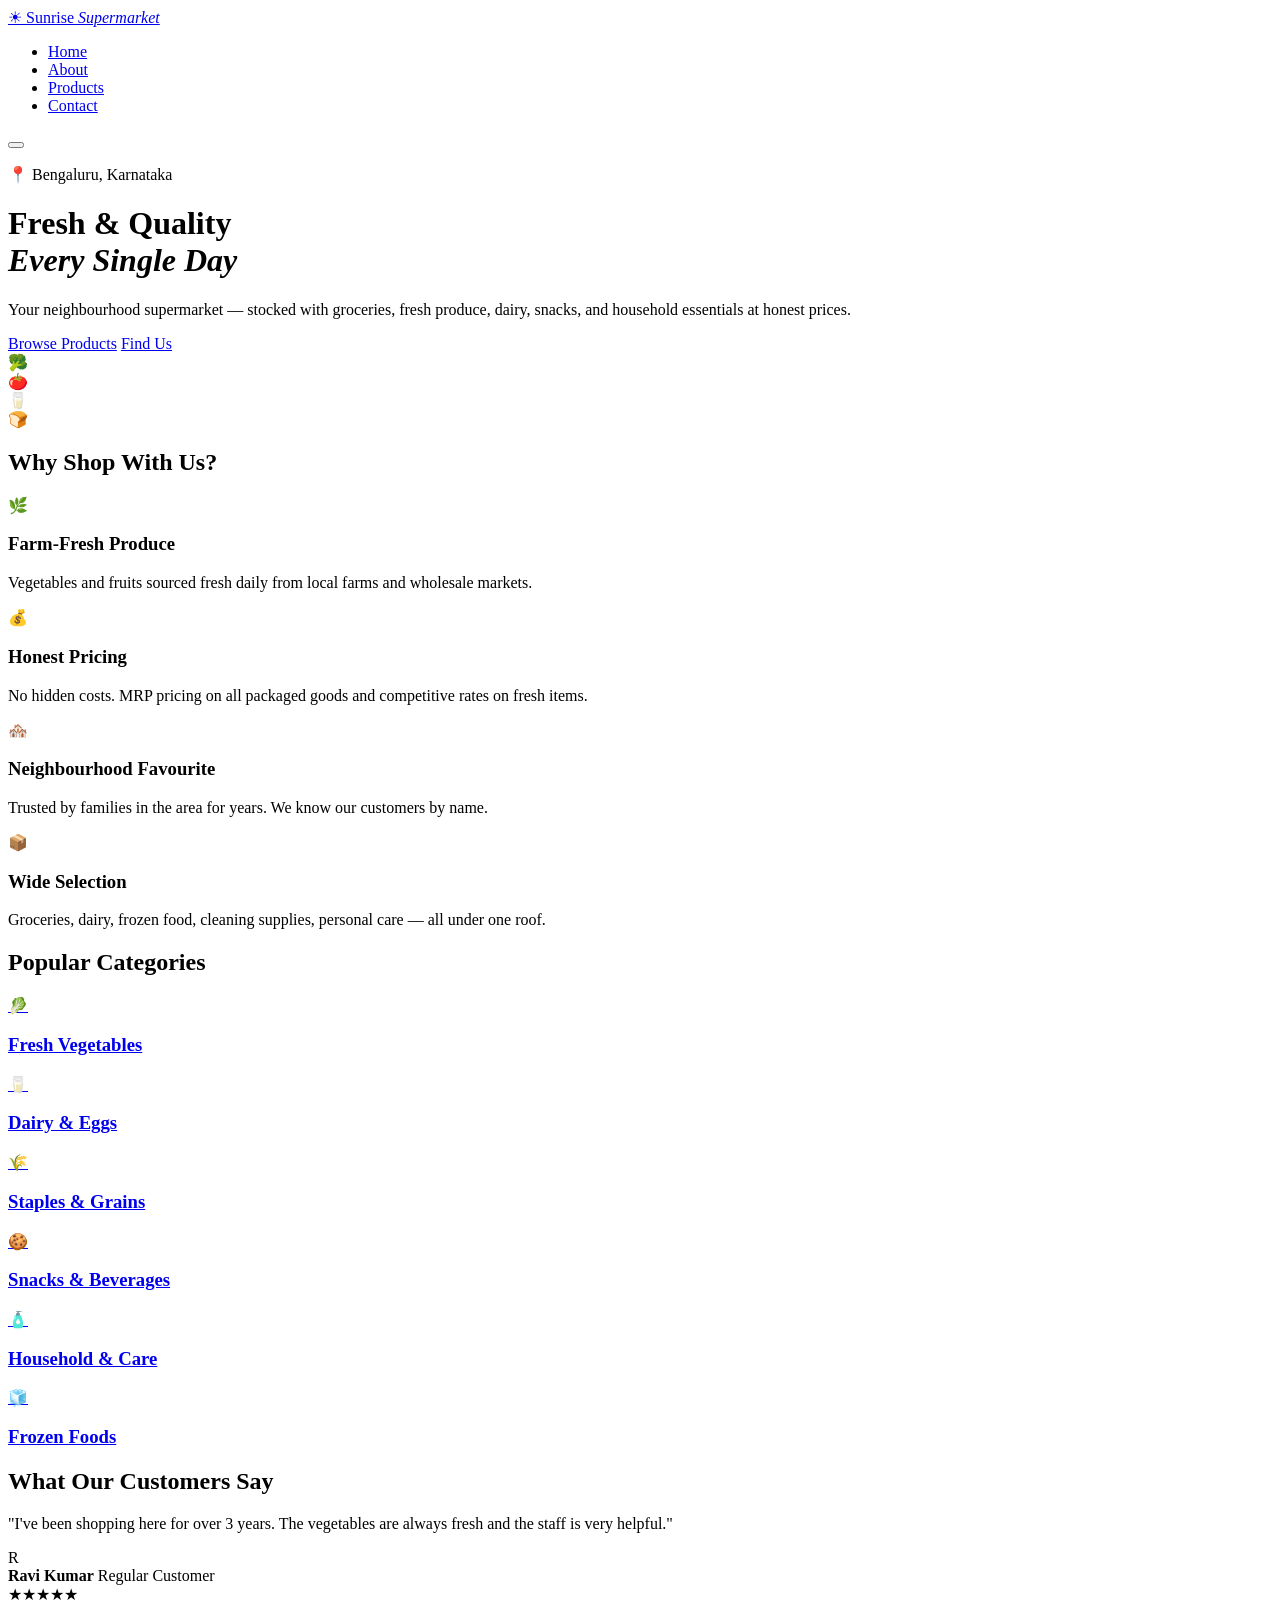
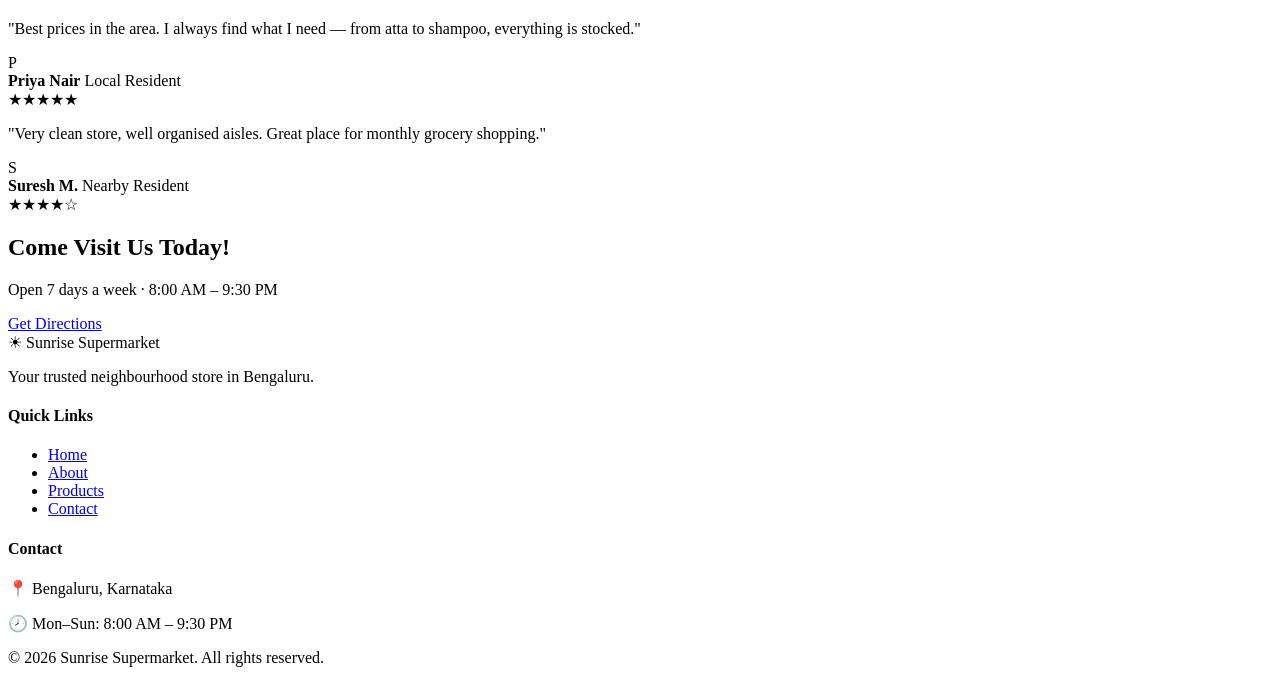
==== index.html @ eb3994ec "Add files via upload" ====
<!DOCTYPE html>
<html lang="en">
<head>
  <meta charset="UTF-8" />
  <meta name="viewport" content="width=device-width, initial-scale=1.0" />
  <title>Sunrise Supermarket – Fresh Every Day</title>
  <link rel="stylesheet" href="css/style.css" />
  <link rel="preconnect" href="https://fonts.googleapis.com" />
  <link href="https://fonts.googleapis.com/css2?family=Playfair+Display:wght@700;900&family=DM+Sans:wght@300;400;500&display=swap" rel="stylesheet" />
</head>
<body>

  <!-- NAV -->
  <nav class="navbar" id="navbar">
    <div class="nav-inner">
      <a href="index.html" class="logo">
        <span class="logo-sun">☀</span>
        <span>Sunrise <em>Supermarket</em></span>
      </a>
      <ul class="nav-links" id="navLinks">
        <li><a href="index.html" class="active">Home</a></li>
        <li><a href="about.html">About</a></li>
        <li><a href="products.html">Products</a></li>
        <li><a href="contact.html">Contact</a></li>
      </ul>
      <button class="hamburger" id="hamburger" aria-label="Menu">
        <span></span><span></span><span></span>
      </button>
    </div>
  </nav>

  <!-- HERO -->
  <header class="hero">
    <div class="hero-bg"></div>
    <div class="hero-content">
      <p class="hero-tag fade-in">📍 Bengaluru, Karnataka</p>
      <h1 class="fade-in delay-1">Fresh &amp; Quality<br><em>Every Single Day</em></h1>
      <p class="hero-sub fade-in delay-2">Your neighbourhood supermarket — stocked with groceries, fresh produce, dairy, snacks, and household essentials at honest prices.</p>
      <div class="hero-btns fade-in delay-3">
        <a href="products.html" class="btn btn-primary">Browse Products</a>
        <a href="contact.html" class="btn btn-outline">Find Us</a>
      </div>
    </div>
    <div class="hero-visual fade-in delay-2">
      <div class="fruit-card">🥦</div>
      <div class="fruit-card fc2">🍅</div>
      <div class="fruit-card fc3">🥛</div>
      <div class="fruit-card fc4">🍞</div>
    </div>
  </header>

  <!-- WHY US -->
  <section class="features">
    <div class="container">
      <h2 class="section-title">Why Shop With Us?</h2>
      <div class="features-grid">
        <div class="feature-card">
          <div class="feat-icon">🌿</div>
          <h3>Farm-Fresh Produce</h3>
          <p>Vegetables and fruits sourced fresh daily from local farms and wholesale markets.</p>
        </div>
        <div class="feature-card">
          <div class="feat-icon">💰</div>
          <h3>Honest Pricing</h3>
          <p>No hidden costs. MRP pricing on all packaged goods and competitive rates on fresh items.</p>
        </div>
        <div class="feature-card">
          <div class="feat-icon">🏘️</div>
          <h3>Neighbourhood Favourite</h3>
          <p>Trusted by families in the area for years. We know our customers by name.</p>
        </div>
        <div class="feature-card">
          <div class="feat-icon">📦</div>
          <h3>Wide Selection</h3>
          <p>Groceries, dairy, frozen food, cleaning supplies, personal care — all under one roof.</p>
        </div>
      </div>
    </div>
  </section>

  <!-- CATEGORIES PREVIEW -->
  <section class="categories">
    <div class="container">
      <h2 class="section-title">Popular Categories</h2>
      <div class="cat-grid">
        <a href="products.html#fresh" class="cat-card" style="--cat-color:#e8f5e9;">
          <span class="cat-emoji">🥬</span>
          <h3>Fresh Vegetables</h3>
        </a>
        <a href="products.html#dairy" class="cat-card" style="--cat-color:#e3f2fd;">
          <span class="cat-emoji">🥛</span>
          <h3>Dairy & Eggs</h3>
        </a>
        <a href="products.html#staples" class="cat-card" style="--cat-color:#fff8e1;">
          <span class="cat-emoji">🌾</span>
          <h3>Staples & Grains</h3>
        </a>
        <a href="products.html#snacks" class="cat-card" style="--cat-color:#fce4ec;">
          <span class="cat-emoji">🍪</span>
          <h3>Snacks & Beverages</h3>
        </a>
        <a href="products.html#household" class="cat-card" style="--cat-color:#f3e5f5;">
          <span class="cat-emoji">🧴</span>
          <h3>Household & Care</h3>
        </a>
        <a href="products.html#frozen" class="cat-card" style="--cat-color:#e0f7fa;">
          <span class="cat-emoji">🧊</span>
          <h3>Frozen Foods</h3>
        </a>
      </div>
    </div>
  </section>

  <!-- TESTIMONIALS -->
  <section class="testimonials">
    <div class="container">
      <h2 class="section-title light">What Our Customers Say</h2>
      <div class="testi-grid">
        <div class="testi-card">
          <p>"I've been shopping here for over 3 years. The vegetables are always fresh and the staff is very helpful."</p>
          <div class="testi-author">
            <div class="avatar">R</div>
            <div>
              <strong>Ravi Kumar</strong>
              <span>Regular Customer</span>
            </div>
          </div>
          <div class="stars">★★★★★</div>
        </div>
        <div class="testi-card">
          <p>"Best prices in the area. I always find what I need — from atta to shampoo, everything is stocked."</p>
          <div class="testi-author">
            <div class="avatar">P</div>
            <div>
              <strong>Priya Nair</strong>
              <span>Local Resident</span>
            </div>
          </div>
          <div class="stars">★★★★★</div>
        </div>
        <div class="testi-card">
          <p>"Very clean store, well organised aisles. Great place for monthly grocery shopping."</p>
          <div class="testi-author">
            <div class="avatar">S</div>
            <div>
              <strong>Suresh M.</strong>
              <span>Nearby Resident</span>
            </div>
          </div>
          <div class="stars">★★★★☆</div>
        </div>
      </div>
    </div>
  </section>

  <!-- CTA -->
  <section class="cta-strip">
    <div class="container">
      <h2>Come Visit Us Today!</h2>
      <p>Open 7 days a week · 8:00 AM – 9:30 PM</p>
      <a href="contact.html" class="btn btn-primary">Get Directions</a>
    </div>
  </section>

  <!-- FOOTER -->
  <footer class="footer">
    <div class="container footer-inner">
      <div class="footer-brand">
        <span class="logo-sun">☀</span>
        <span>Sunrise Supermarket</span>
        <p>Your trusted neighbourhood store in Bengaluru.</p>
      </div>
      <div class="footer-links">
        <h4>Quick Links</h4>
        <ul>
          <li><a href="index.html">Home</a></li>
          <li><a href="about.html">About</a></li>
          <li><a href="products.html">Products</a></li>
          <li><a href="contact.html">Contact</a></li>
        </ul>
      </div>
      <div class="footer-contact">
        <h4>Contact</h4>
        <p>📍 Bengaluru, Karnataka</p>
        <p>🕗 Mon–Sun: 8:00 AM – 9:30 PM</p>
      </div>
    </div>
    <div class="footer-bottom">
      <p>© 2026 Sunrise Supermarket. All rights reserved.</p>
    </div>
  </footer>

  <script src="js/main.js"></script>
</body>
</html>
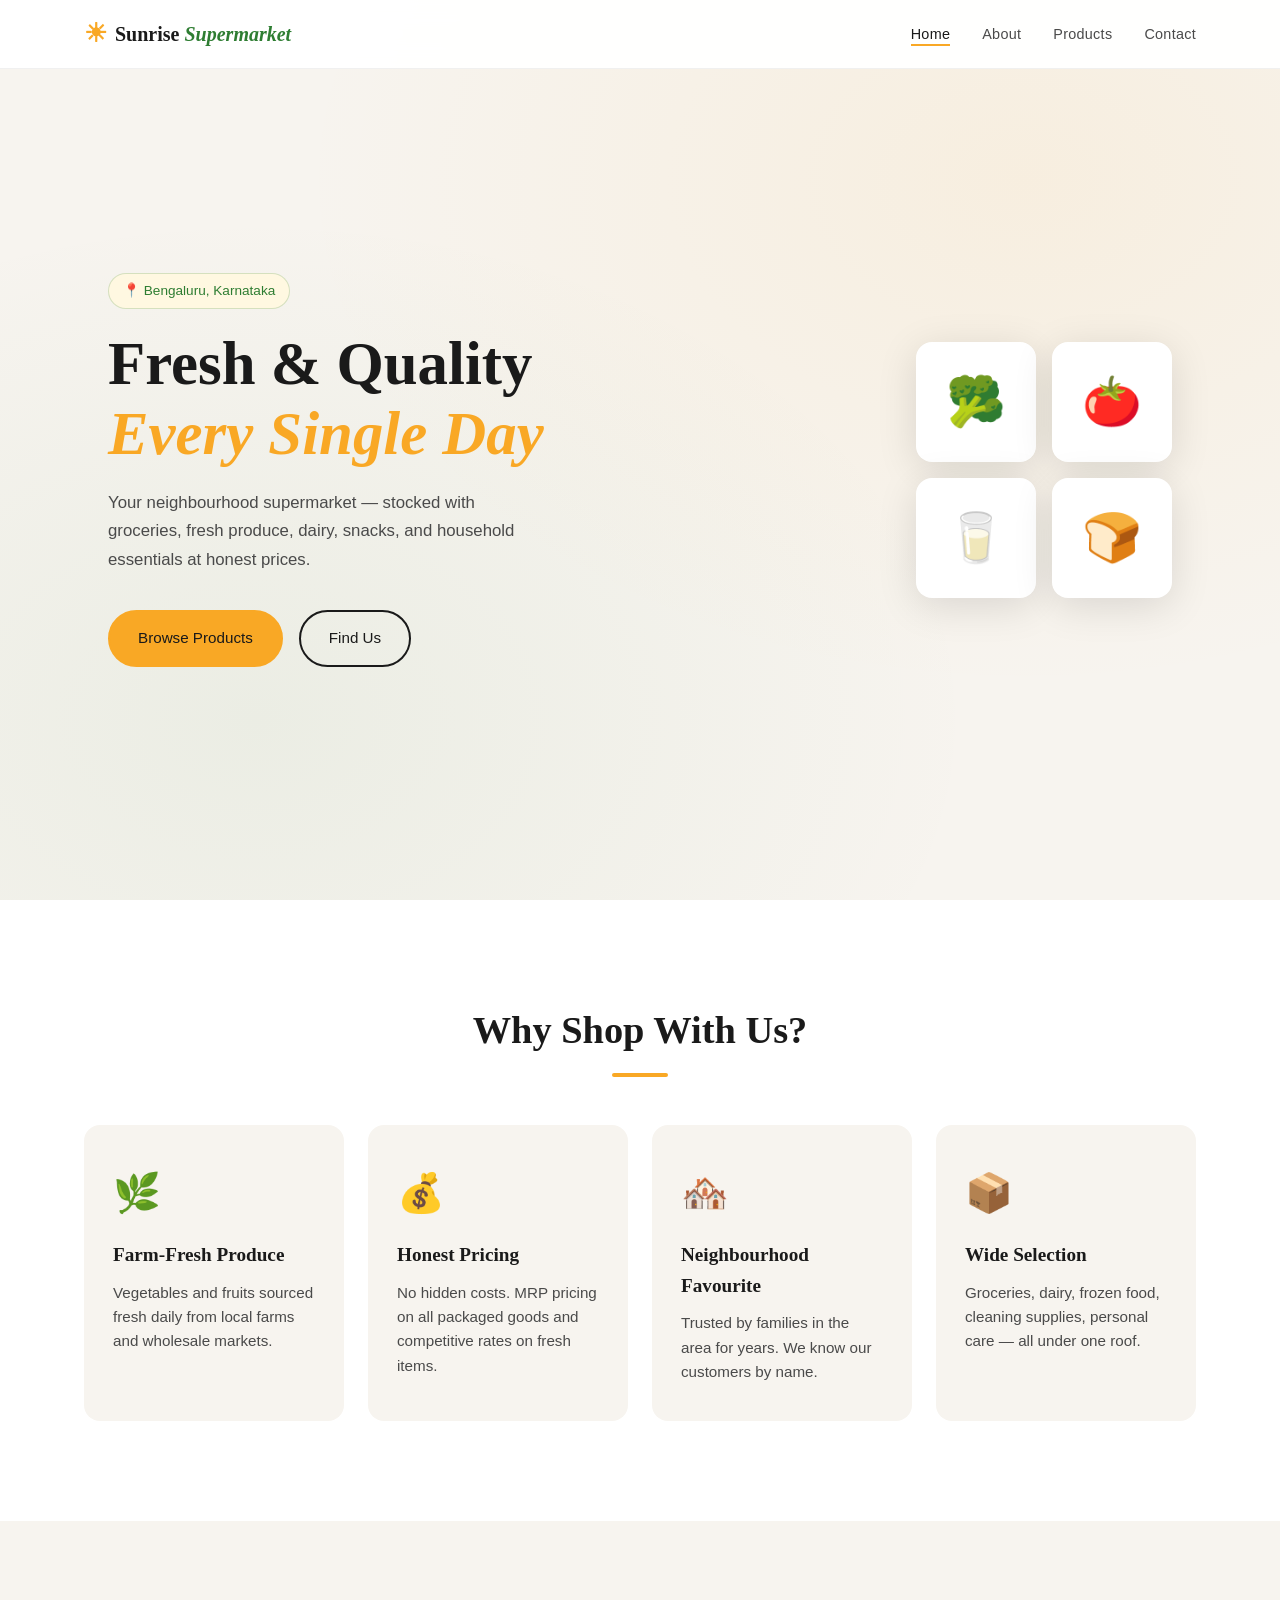
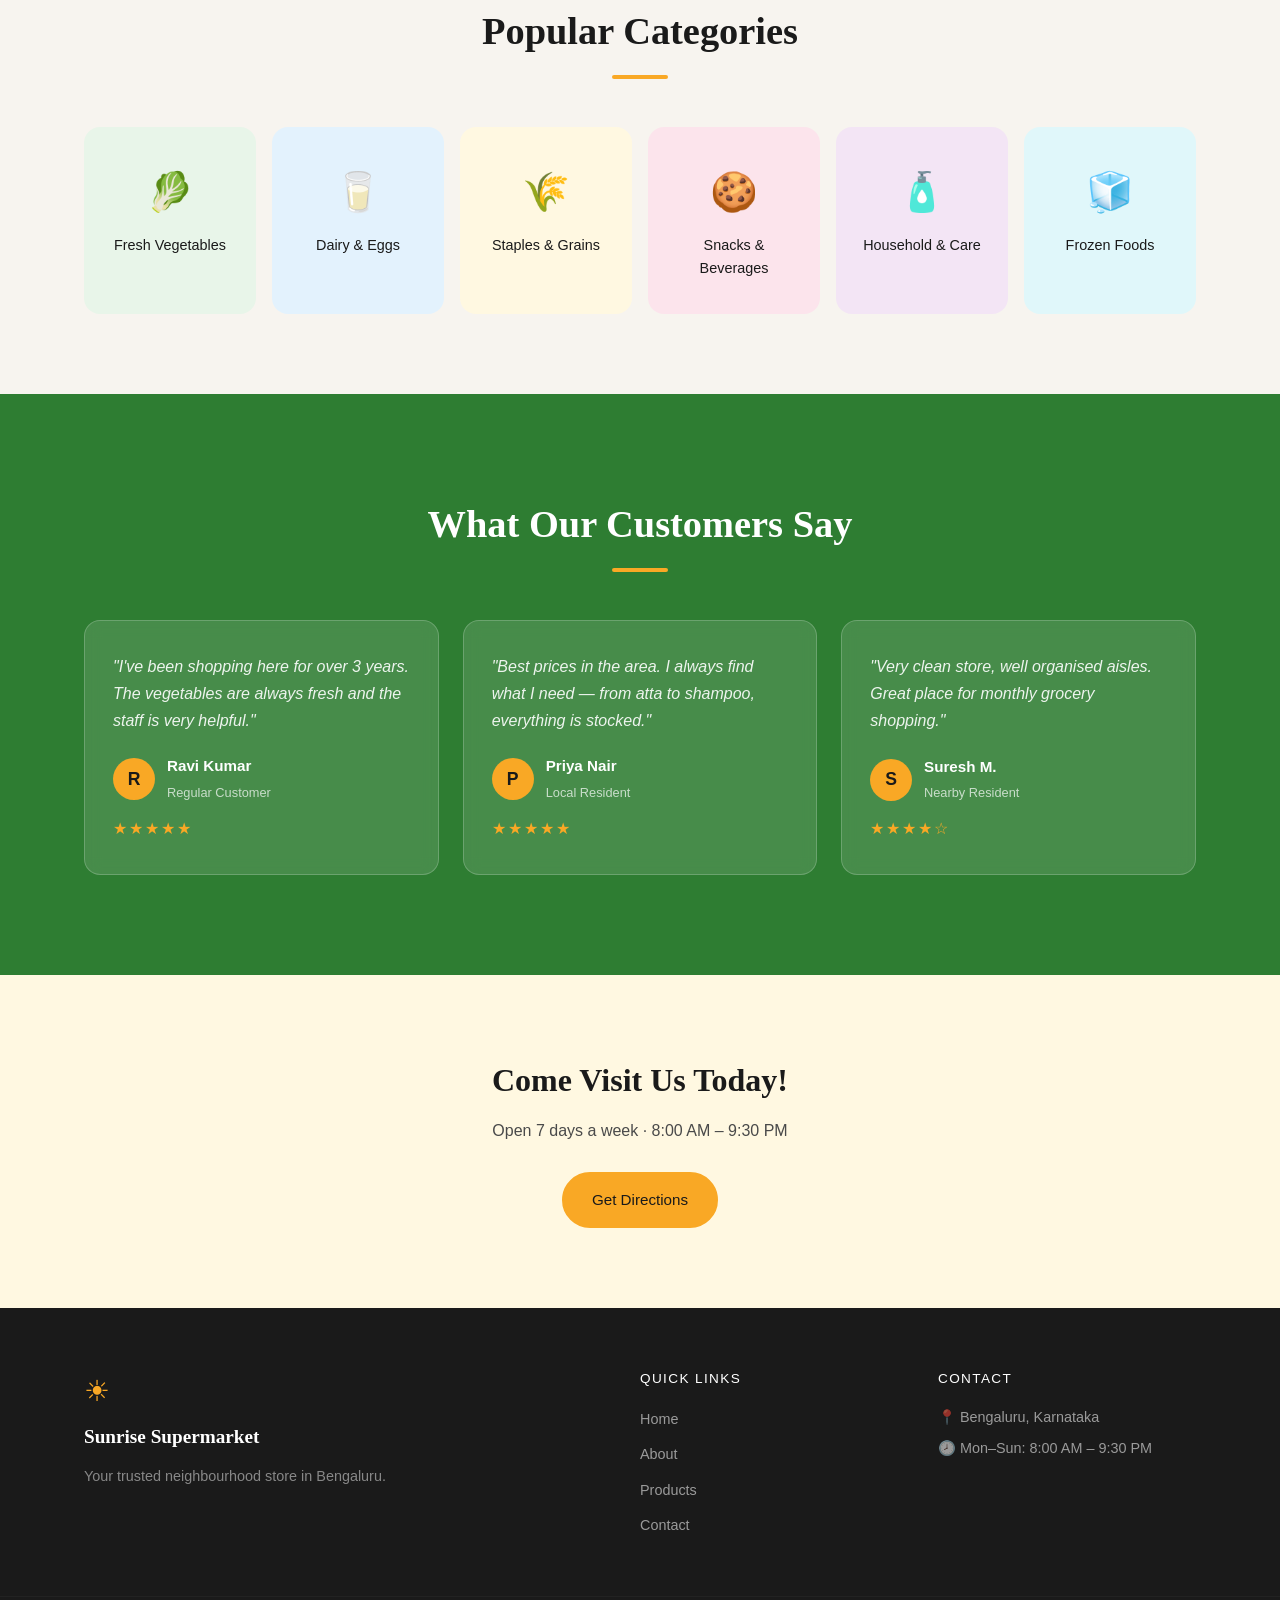
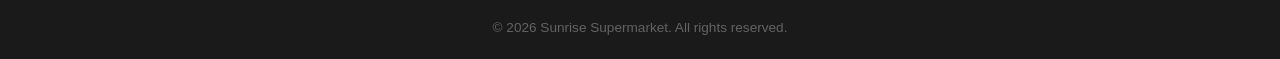
==== commit e634de0c: "Update stylesheet and script paths in index.html" ====
--- a/index.html
+++ b/index.html
@@ -4,7 +4,7 @@
   <meta charset="UTF-8" />
   <meta name="viewport" content="width=device-width, initial-scale=1.0" />
   <title>Sunrise Supermarket – Fresh Every Day</title>
-  <link rel="stylesheet" href="css/style.css" />
+  <link rel="stylesheet" href="style.css" />
   <link rel="preconnect" href="https://fonts.googleapis.com" />
   <link href="https://fonts.googleapis.com/css2?family=Playfair+Display:wght@700;900&family=DM+Sans:wght@300;400;500&display=swap" rel="stylesheet" />
 </head>
@@ -190,6 +190,6 @@
     </div>
   </footer>
 
-  <script src="js/main.js"></script>
+  <script src="main.js"></script>
 </body>
 </html>
--- a/style.css
+++ b/style.css
@@ -0,0 +1,984 @@
+/* ===== CSS VARIABLES ===== */
+:root {
+  --sun: #F9A825;
+  --sun-light: #FFF8E1;
+  --green: #2E7D32;
+  --green-light: #E8F5E9;
+  --dark: #1A1A1A;
+  --mid: #4A4A4A;
+  --light: #F7F4EF;
+  --white: #FFFFFF;
+  --radius: 16px;
+  --shadow: 0 4px 24px rgba(0,0,0,0.08);
+  --shadow-lg: 0 8px 40px rgba(0,0,0,0.12);
+  --font-display: 'Playfair Display', Georgia, serif;
+  --font-body: 'DM Sans', sans-serif;
+  --transition: all 0.3s cubic-bezier(0.4, 0, 0.2, 1);
+}
+
+/* ===== RESET & BASE ===== */
+*, *::before, *::after { box-sizing: border-box; margin: 0; padding: 0; }
+
+html { scroll-behavior: smooth; }
+
+body {
+  font-family: var(--font-body);
+  color: var(--dark);
+  background: var(--white);
+  line-height: 1.6;
+  overflow-x: hidden;
+}
+
+a { text-decoration: none; color: inherit; }
+ul { list-style: none; }
+img { max-width: 100%; }
+
+.container {
+  max-width: 1160px;
+  margin: 0 auto;
+  padding: 0 24px;
+}
+
+/* ===== NAVBAR ===== */
+.navbar {
+  position: fixed;
+  top: 0; left: 0; right: 0;
+  z-index: 1000;
+  background: rgba(255,255,255,0.95);
+  backdrop-filter: blur(12px);
+  border-bottom: 1px solid rgba(0,0,0,0.06);
+  transition: var(--transition);
+}
+
+.navbar.scrolled {
+  box-shadow: var(--shadow);
+}
+
+.nav-inner {
+  max-width: 1160px;
+  margin: 0 auto;
+  padding: 0 24px;
+  height: 68px;
+  display: flex;
+  align-items: center;
+  justify-content: space-between;
+}
+
+.logo {
+  display: flex;
+  align-items: center;
+  gap: 8px;
+  font-family: var(--font-display);
+  font-size: 1.25rem;
+  font-weight: 700;
+  color: var(--dark);
+}
+
+.logo-sun {
+  font-size: 1.6rem;
+  color: var(--sun);
+  animation: spin-slow 8s linear infinite;
+}
+
+@keyframes spin-slow {
+  from { transform: rotate(0deg); }
+  to { transform: rotate(360deg); }
+}
+
+.logo em {
+  font-style: italic;
+  color: var(--green);
+}
+
+.nav-links {
+  display: flex;
+  gap: 32px;
+}
+
+.nav-links a {
+  font-size: 0.9rem;
+  font-weight: 500;
+  color: var(--mid);
+  letter-spacing: 0.02em;
+  position: relative;
+  transition: var(--transition);
+}
+
+.nav-links a::after {
+  content: '';
+  position: absolute;
+  bottom: -4px; left: 0; right: 0;
+  height: 2px;
+  background: var(--sun);
+  transform: scaleX(0);
+  transition: var(--transition);
+}
+
+.nav-links a:hover, .nav-links a.active {
+  color: var(--dark);
+}
+
+.nav-links a:hover::after, .nav-links a.active::after {
+  transform: scaleX(1);
+}
+
+.hamburger {
+  display: none;
+  flex-direction: column;
+  gap: 5px;
+  background: none;
+  border: none;
+  cursor: pointer;
+  padding: 4px;
+}
+
+.hamburger span {
+  display: block;
+  width: 24px; height: 2px;
+  background: var(--dark);
+  border-radius: 2px;
+  transition: var(--transition);
+}
+
+/* ===== HERO ===== */
+.hero {
+  min-height: 100vh;
+  display: flex;
+  align-items: center;
+  justify-content: space-between;
+  padding: 100px 48px 60px;
+  max-width: 1160px;
+  margin: 0 auto;
+  gap: 40px;
+  position: relative;
+}
+
+.hero-bg {
+  position: fixed;
+  top: 0; left: 0; right: 0; bottom: 0;
+  z-index: -1;
+  background:
+    radial-gradient(ellipse at 80% 20%, rgba(249,168,37,0.08) 0%, transparent 50%),
+    radial-gradient(ellipse at 20% 80%, rgba(46,125,50,0.06) 0%, transparent 50%),
+    var(--light);
+}
+
+.hero-content {
+  flex: 1;
+  max-width: 560px;
+}
+
+.hero-tag {
+  display: inline-block;
+  background: var(--sun-light);
+  color: var(--green);
+  font-size: 0.85rem;
+  font-weight: 500;
+  padding: 6px 14px;
+  border-radius: 50px;
+  margin-bottom: 20px;
+  border: 1px solid rgba(46,125,50,0.2);
+}
+
+.hero h1 {
+  font-family: var(--font-display);
+  font-size: clamp(2.4rem, 5vw, 3.8rem);
+  line-height: 1.15;
+  color: var(--dark);
+  margin-bottom: 20px;
+  font-weight: 900;
+}
+
+.hero h1 em {
+  color: var(--sun);
+  font-style: italic;
+}
+
+.hero-sub {
+  font-size: 1.05rem;
+  color: var(--mid);
+  line-height: 1.7;
+  margin-bottom: 36px;
+  max-width: 440px;
+}
+
+.hero-btns {
+  display: flex;
+  gap: 16px;
+  flex-wrap: wrap;
+}
+
+.hero-visual {
+  display: grid;
+  grid-template-columns: 1fr 1fr;
+  gap: 16px;
+  flex-shrink: 0;
+}
+
+.fruit-card {
+  width: 120px;
+  height: 120px;
+  background: var(--white);
+  border-radius: var(--radius);
+  box-shadow: var(--shadow-lg);
+  display: flex;
+  align-items: center;
+  justify-content: center;
+  font-size: 3rem;
+  transition: var(--transition);
+  animation: float 3s ease-in-out infinite;
+}
+
+.fruit-card:hover { transform: scale(1.08); }
+.fc2 { animation-delay: 0.5s; }
+.fc3 { animation-delay: 1s; }
+.fc4 { animation-delay: 1.5s; }
+
+@keyframes float {
+  0%, 100% { transform: translateY(0); }
+  50% { transform: translateY(-8px); }
+}
+
+/* ===== BUTTONS ===== */
+.btn {
+  display: inline-flex;
+  align-items: center;
+  gap: 8px;
+  padding: 14px 28px;
+  border-radius: 50px;
+  font-family: var(--font-body);
+  font-size: 0.95rem;
+  font-weight: 500;
+  cursor: pointer;
+  transition: var(--transition);
+  border: 2px solid transparent;
+}
+
+.btn-primary {
+  background: var(--sun);
+  color: var(--dark);
+  border-color: var(--sun);
+}
+
+.btn-primary:hover {
+  background: #e69900;
+  border-color: #e69900;
+  transform: translateY(-2px);
+  box-shadow: 0 8px 24px rgba(249,168,37,0.35);
+}
+
+.btn-outline {
+  background: transparent;
+  color: var(--dark);
+  border-color: var(--dark);
+}
+
+.btn-outline:hover {
+  background: var(--dark);
+  color: var(--white);
+  transform: translateY(-2px);
+}
+
+.full-w { width: 100%; justify-content: center; }
+
+/* ===== SECTION TITLE ===== */
+.section-title {
+  font-family: var(--font-display);
+  font-size: clamp(1.8rem, 3vw, 2.6rem);
+  font-weight: 700;
+  text-align: center;
+  margin-bottom: 48px;
+  color: var(--dark);
+  position: relative;
+}
+
+.section-title.light { color: var(--white); }
+
+.section-title::after {
+  content: '';
+  display: block;
+  width: 56px;
+  height: 4px;
+  background: var(--sun);
+  border-radius: 2px;
+  margin: 12px auto 0;
+}
+
+/* ===== FEATURES ===== */
+.features {
+  padding: 100px 0;
+  background: var(--white);
+}
+
+.features-grid {
+  display: grid;
+  grid-template-columns: repeat(auto-fit, minmax(240px, 1fr));
+  gap: 24px;
+}
+
+.feature-card {
+  background: var(--light);
+  border-radius: var(--radius);
+  padding: 36px 28px;
+  transition: var(--transition);
+  border: 1px solid transparent;
+}
+
+.feature-card:hover {
+  transform: translateY(-6px);
+  box-shadow: var(--shadow-lg);
+  border-color: var(--sun);
+}
+
+.feat-icon {
+  font-size: 2.4rem;
+  margin-bottom: 16px;
+}
+
+.feature-card h3 {
+  font-family: var(--font-display);
+  font-size: 1.2rem;
+  margin-bottom: 10px;
+  font-weight: 700;
+}
+
+.feature-card p {
+  color: var(--mid);
+  font-size: 0.95rem;
+  line-height: 1.6;
+}
+
+/* ===== CATEGORIES ===== */
+.categories {
+  padding: 80px 0;
+  background: var(--light);
+}
+
+.cat-grid {
+  display: grid;
+  grid-template-columns: repeat(auto-fit, minmax(160px, 1fr));
+  gap: 16px;
+}
+
+.cat-card {
+  background: var(--cat-color, #fff);
+  border-radius: var(--radius);
+  padding: 32px 20px;
+  text-align: center;
+  transition: var(--transition);
+  display: block;
+  border: 2px solid transparent;
+}
+
+.cat-card:hover {
+  transform: translateY(-4px);
+  box-shadow: var(--shadow);
+  border-color: var(--sun);
+}
+
+.cat-emoji {
+  font-size: 2.4rem;
+  display: block;
+  margin-bottom: 12px;
+}
+
+.cat-card h3 {
+  font-size: 0.9rem;
+  font-weight: 500;
+  color: var(--dark);
+}
+
+/* ===== TESTIMONIALS ===== */
+.testimonials {
+  padding: 100px 0;
+  background: var(--green);
+}
+
+.testi-grid {
+  display: grid;
+  grid-template-columns: repeat(auto-fit, minmax(280px, 1fr));
+  gap: 24px;
+}
+
+.testi-card {
+  background: rgba(255,255,255,0.12);
+  backdrop-filter: blur(8px);
+  border: 1px solid rgba(255,255,255,0.2);
+  border-radius: var(--radius);
+  padding: 32px 28px;
+  color: var(--white);
+  transition: var(--transition);
+}
+
+.testi-card:hover {
+  background: rgba(255,255,255,0.18);
+  transform: translateY(-4px);
+}
+
+.testi-card p {
+  font-size: 1rem;
+  line-height: 1.7;
+  margin-bottom: 20px;
+  font-style: italic;
+  opacity: 0.9;
+}
+
+.testi-author {
+  display: flex;
+  align-items: center;
+  gap: 12px;
+  margin-bottom: 12px;
+}
+
+.avatar {
+  width: 42px; height: 42px;
+  background: var(--sun);
+  border-radius: 50%;
+  display: flex;
+  align-items: center;
+  justify-content: center;
+  font-weight: 700;
+  font-size: 1.1rem;
+  color: var(--dark);
+  flex-shrink: 0;
+}
+
+.testi-author strong {
+  display: block;
+  font-size: 0.95rem;
+}
+
+.testi-author span {
+  font-size: 0.8rem;
+  opacity: 0.7;
+}
+
+.stars {
+  color: var(--sun);
+  font-size: 1rem;
+  letter-spacing: 2px;
+}
+
+/* ===== CTA STRIP ===== */
+.cta-strip {
+  padding: 80px 0;
+  background: var(--sun-light);
+  text-align: center;
+}
+
+.cta-strip h2 {
+  font-family: var(--font-display);
+  font-size: 2rem;
+  font-weight: 700;
+  margin-bottom: 12px;
+}
+
+.cta-strip p {
+  color: var(--mid);
+  margin-bottom: 28px;
+  font-size: 1rem;
+}
+
+/* ===== FOOTER ===== */
+.footer {
+  background: var(--dark);
+  color: rgba(255,255,255,0.8);
+  padding: 60px 0 0;
+}
+
+.footer-inner {
+  display: grid;
+  grid-template-columns: 2fr 1fr 1fr;
+  gap: 40px;
+  padding-bottom: 48px;
+}
+
+.footer-brand {
+  display: flex;
+  flex-direction: column;
+  gap: 8px;
+}
+
+.footer-brand .logo-sun {
+  font-size: 1.8rem;
+}
+
+.footer-brand span:last-of-type {
+  font-family: var(--font-display);
+  font-size: 1.2rem;
+  color: var(--white);
+  font-weight: 700;
+}
+
+.footer-brand p {
+  font-size: 0.9rem;
+  opacity: 0.6;
+  margin-top: 4px;
+}
+
+.footer-links h4, .footer-contact h4 {
+  color: var(--white);
+  font-size: 0.85rem;
+  text-transform: uppercase;
+  letter-spacing: 0.1em;
+  margin-bottom: 16px;
+  font-weight: 500;
+}
+
+.footer-links li {
+  margin-bottom: 10px;
+}
+
+.footer-links a {
+  font-size: 0.9rem;
+  opacity: 0.7;
+  transition: var(--transition);
+}
+
+.footer-links a:hover {
+  opacity: 1;
+  color: var(--sun);
+}
+
+.footer-contact p {
+  font-size: 0.9rem;
+  opacity: 0.7;
+  margin-bottom: 8px;
+}
+
+.footer-bottom {
+  border-top: 1px solid rgba(255,255,255,0.1);
+  text-align: center;
+  padding: 20px;
+  font-size: 0.85rem;
+  opacity: 0.4;
+}
+
+/* ===== PAGE HEADER ===== */
+.page-header {
+  padding: 140px 48px 60px;
+  text-align: center;
+  background: var(--light);
+  background-image: radial-gradient(ellipse at 60% 40%, rgba(249,168,37,0.1) 0%, transparent 60%);
+}
+
+.page-header h1 {
+  font-family: var(--font-display);
+  font-size: clamp(2.4rem, 5vw, 3.6rem);
+  font-weight: 900;
+  margin-bottom: 12px;
+}
+
+.page-header h1 em {
+  color: var(--sun);
+  font-style: italic;
+}
+
+.page-header p {
+  font-size: 1.05rem;
+  color: var(--mid);
+}
+
+/* ===== ABOUT PAGE ===== */
+.about-section {
+  padding: 80px 0;
+}
+
+.about-grid {
+  display: grid;
+  grid-template-columns: 1fr 1.3fr;
+  gap: 64px;
+  align-items: center;
+}
+
+.about-visual {
+  position: relative;
+}
+
+.about-badge {
+  background: var(--sun);
+  color: var(--dark);
+  font-weight: 700;
+  font-size: 0.85rem;
+  padding: 8px 16px;
+  border-radius: 50px;
+  display: inline-block;
+  margin-bottom: 24px;
+  text-transform: uppercase;
+  letter-spacing: 0.08em;
+}
+
+.about-graphic {
+  background: var(--light);
+  border-radius: 24px;
+  padding: 48px;
+  display: flex;
+  flex-direction: column;
+  align-items: center;
+  gap: 20px;
+  position: relative;
+}
+
+.big-emoji {
+  font-size: 5rem;
+}
+
+.stat-chip {
+  background: var(--white);
+  border-radius: 12px;
+  padding: 14px 20px;
+  text-align: center;
+  box-shadow: var(--shadow);
+  font-size: 0.85rem;
+  color: var(--mid);
+  width: 100%;
+}
+
+.stat-chip strong {
+  display: block;
+  font-size: 1.1rem;
+  color: var(--dark);
+  font-family: var(--font-display);
+  font-weight: 700;
+}
+
+.about-text h2 {
+  font-family: var(--font-display);
+  font-size: clamp(1.6rem, 2.5vw, 2.2rem);
+  font-weight: 700;
+  margin-bottom: 20px;
+  line-height: 1.2;
+}
+
+.about-text p {
+  color: var(--mid);
+  font-size: 1rem;
+  line-height: 1.8;
+  margin-bottom: 16px;
+}
+
+.values-section {
+  padding: 80px 0;
+  background: var(--light);
+}
+
+.values-grid {
+  display: grid;
+  grid-template-columns: repeat(auto-fit, minmax(220px, 1fr));
+  gap: 24px;
+}
+
+.value-card {
+  background: var(--white);
+  border-radius: var(--radius);
+  padding: 36px 28px;
+  transition: var(--transition);
+}
+
+.value-card:hover {
+  transform: translateY(-6px);
+  box-shadow: var(--shadow-lg);
+}
+
+.val-num {
+  font-family: var(--font-display);
+  font-size: 3rem;
+  font-weight: 900;
+  color: rgba(249,168,37,0.25);
+  line-height: 1;
+  margin-bottom: 8px;
+}
+
+.value-card h3 {
+  font-family: var(--font-display);
+  font-size: 1.15rem;
+  font-weight: 700;
+  margin-bottom: 10px;
+}
+
+.value-card p {
+  color: var(--mid);
+  font-size: 0.95rem;
+  line-height: 1.65;
+}
+
+/* ===== PRODUCTS PAGE ===== */
+.products-section {
+  padding: 60px 0;
+}
+
+.filter-tabs {
+  display: flex;
+  gap: 10px;
+  flex-wrap: wrap;
+  margin-bottom: 40px;
+}
+
+.filter-btn {
+  background: var(--light);
+  border: 2px solid transparent;
+  border-radius: 50px;
+  padding: 10px 20px;
+  font-family: var(--font-body);
+  font-size: 0.9rem;
+  font-weight: 500;
+  cursor: pointer;
+  transition: var(--transition);
+  color: var(--mid);
+}
+
+.filter-btn.active, .filter-btn:hover {
+  background: var(--sun);
+  color: var(--dark);
+  border-color: var(--sun);
+}
+
+.products-grid {
+  display: grid;
+  grid-template-columns: repeat(auto-fill, minmax(200px, 1fr));
+  gap: 20px;
+}
+
+.prod-card {
+  background: var(--white);
+  border: 2px solid var(--light);
+  border-radius: var(--radius);
+  padding: 28px 20px;
+  text-align: center;
+  transition: var(--transition);
+}
+
+.prod-card:hover {
+  border-color: var(--sun);
+  transform: translateY(-4px);
+  box-shadow: var(--shadow);
+}
+
+.prod-card.hidden {
+  display: none;
+}
+
+.prod-emoji {
+  font-size: 2.8rem;
+  margin-bottom: 12px;
+}
+
+.prod-card h3 {
+  font-family: var(--font-display);
+  font-size: 1rem;
+  font-weight: 700;
+  margin-bottom: 6px;
+}
+
+.prod-card p {
+  font-size: 0.85rem;
+  color: var(--mid);
+  margin-bottom: 12px;
+}
+
+.price {
+  display: inline-block;
+  background: var(--green-light);
+  color: var(--green);
+  font-weight: 700;
+  font-size: 0.95rem;
+  padding: 4px 14px;
+  border-radius: 50px;
+}
+
+/* ===== CONTACT PAGE ===== */
+.contact-section {
+  padding: 60px 0;
+}
+
+.contact-grid {
+  display: grid;
+  grid-template-columns: 1fr 1.2fr;
+  gap: 56px;
+  align-items: start;
+  margin-bottom: 48px;
+}
+
+.contact-info h2 {
+  font-family: var(--font-display);
+  font-size: 1.8rem;
+  font-weight: 700;
+  margin-bottom: 16px;
+  line-height: 1.2;
+}
+
+.contact-info > p {
+  color: var(--mid);
+  line-height: 1.7;
+  margin-bottom: 32px;
+}
+
+.info-cards {
+  display: flex;
+  flex-direction: column;
+  gap: 16px;
+}
+
+.info-card {
+  background: var(--light);
+  border-radius: var(--radius);
+  padding: 20px;
+  display: flex;
+  gap: 16px;
+  align-items: flex-start;
+}
+
+.info-icon {
+  font-size: 1.5rem;
+  flex-shrink: 0;
+}
+
+.info-card h4 {
+  font-size: 0.85rem;
+  text-transform: uppercase;
+  letter-spacing: 0.06em;
+  margin-bottom: 4px;
+  font-weight: 600;
+  color: var(--mid);
+}
+
+.info-card p {
+  font-size: 0.95rem;
+  color: var(--dark);
+}
+
+.map-link {
+  color: var(--green);
+  font-weight: 600;
+  font-size: 0.95rem;
+  text-decoration: underline;
+  text-underline-offset: 3px;
+}
+
+.contact-form-wrap {
+  background: var(--light);
+  border-radius: 24px;
+  padding: 40px;
+}
+
+.contact-form h3 {
+  font-family: var(--font-display);
+  font-size: 1.4rem;
+  font-weight: 700;
+  margin-bottom: 28px;
+}
+
+.form-group {
+  margin-bottom: 20px;
+}
+
+.form-group label {
+  display: block;
+  font-size: 0.85rem;
+  font-weight: 500;
+  margin-bottom: 8px;
+  color: var(--mid);
+  text-transform: uppercase;
+  letter-spacing: 0.04em;
+}
+
+.form-group input,
+.form-group textarea {
+  width: 100%;
+  background: var(--white);
+  border: 2px solid transparent;
+  border-radius: 12px;
+  padding: 14px 16px;
+  font-family: var(--font-body);
+  font-size: 0.95rem;
+  color: var(--dark);
+  transition: var(--transition);
+  outline: none;
+}
+
+.form-group input:focus,
+.form-group textarea:focus {
+  border-color: var(--sun);
+  box-shadow: 0 0 0 4px rgba(249,168,37,0.12);
+}
+
+.form-group textarea { resize: vertical; }
+
+.form-success {
+  display: none;
+  margin-top: 16px;
+  background: var(--green-light);
+  color: var(--green);
+  border-radius: 12px;
+  padding: 16px;
+  font-size: 0.95rem;
+  font-weight: 500;
+}
+
+.map-container {
+  margin-top: 0;
+}
+
+/* ===== ANIMATIONS ===== */
+.fade-in {
+  opacity: 0;
+  transform: translateY(20px);
+  animation: fadeUp 0.7s ease forwards;
+}
+
+.delay-1 { animation-delay: 0.15s; }
+.delay-2 { animation-delay: 0.3s; }
+.delay-3 { animation-delay: 0.45s; }
+
+@keyframes fadeUp {
+  to { opacity: 1; transform: translateY(0); }
+}
+
+/* ===== RESPONSIVE ===== */
+@media (max-width: 900px) {
+  .hero {
+    flex-direction: column;
+    padding: 100px 24px 60px;
+    text-align: center;
+  }
+
+  .hero-btns { justify-content: center; }
+  .hero-sub { margin: 0 auto 36px; }
+  .hero-visual { display: none; }
+
+  .about-grid,
+  .contact-grid {
+    grid-template-columns: 1fr;
+    gap: 40px;
+  }
+
+  .footer-inner {
+    grid-template-columns: 1fr 1fr;
+  }
+
+  .footer-brand { grid-column: 1 / -1; }
+}
+
+@media (max-width: 640px) {
+  .nav-links {
+    display: none;
+    position: absolute;
+    top: 68px; left: 0; right: 0;
+    background: var(--white);
+    flex-direction: column;
+    padding: 20px 24px;
+    gap: 16px;
+    border-bottom: 1px solid rgba(0,0,0,0.08);
+    box-shadow: var(--shadow);
+  }
+
+  .nav-links.open { display: flex; }
+
+  .hamburger { display: flex; }
+
+  .footer-inner { grid-template-columns: 1fr; }
+
+  .contact-form-wrap { padding: 28px 20px; }
+
+  .page-header { padding: 120px 24px 48px; }
+}
